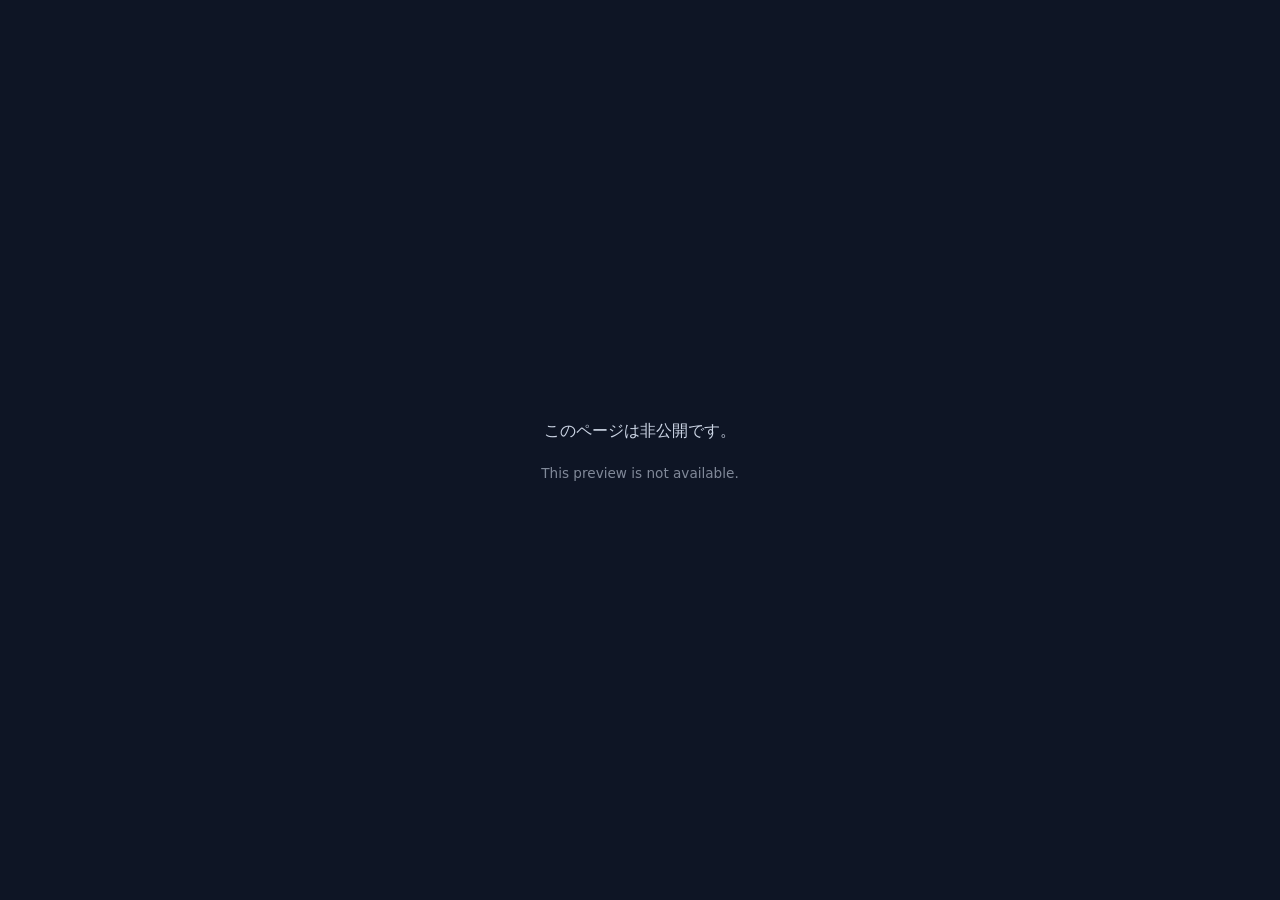
==== index.html @ b6d582af "非公開化: 公開プレビューの内容を撤去（作業内容はローカルに保全し復元可能）" ====
<!DOCTYPE html>
<html lang="ja"><head><meta charset="UTF-8">
<meta name="viewport" content="width=device-width, initial-scale=1.0">
<meta name="robots" content="noindex">
<title>非公開</title>
<style>html,body{height:100%;margin:0}body{display:grid;place-items:center;font-family:system-ui,"Noto Sans JP",sans-serif;background:#0e1525;color:#cdd6e6}div{text-align:center;line-height:1.8}</style>
</head><body><div><p>このページは非公開です。</p><p style="opacity:.6;font-size:.85rem">This preview is not available.</p></div></body></html>
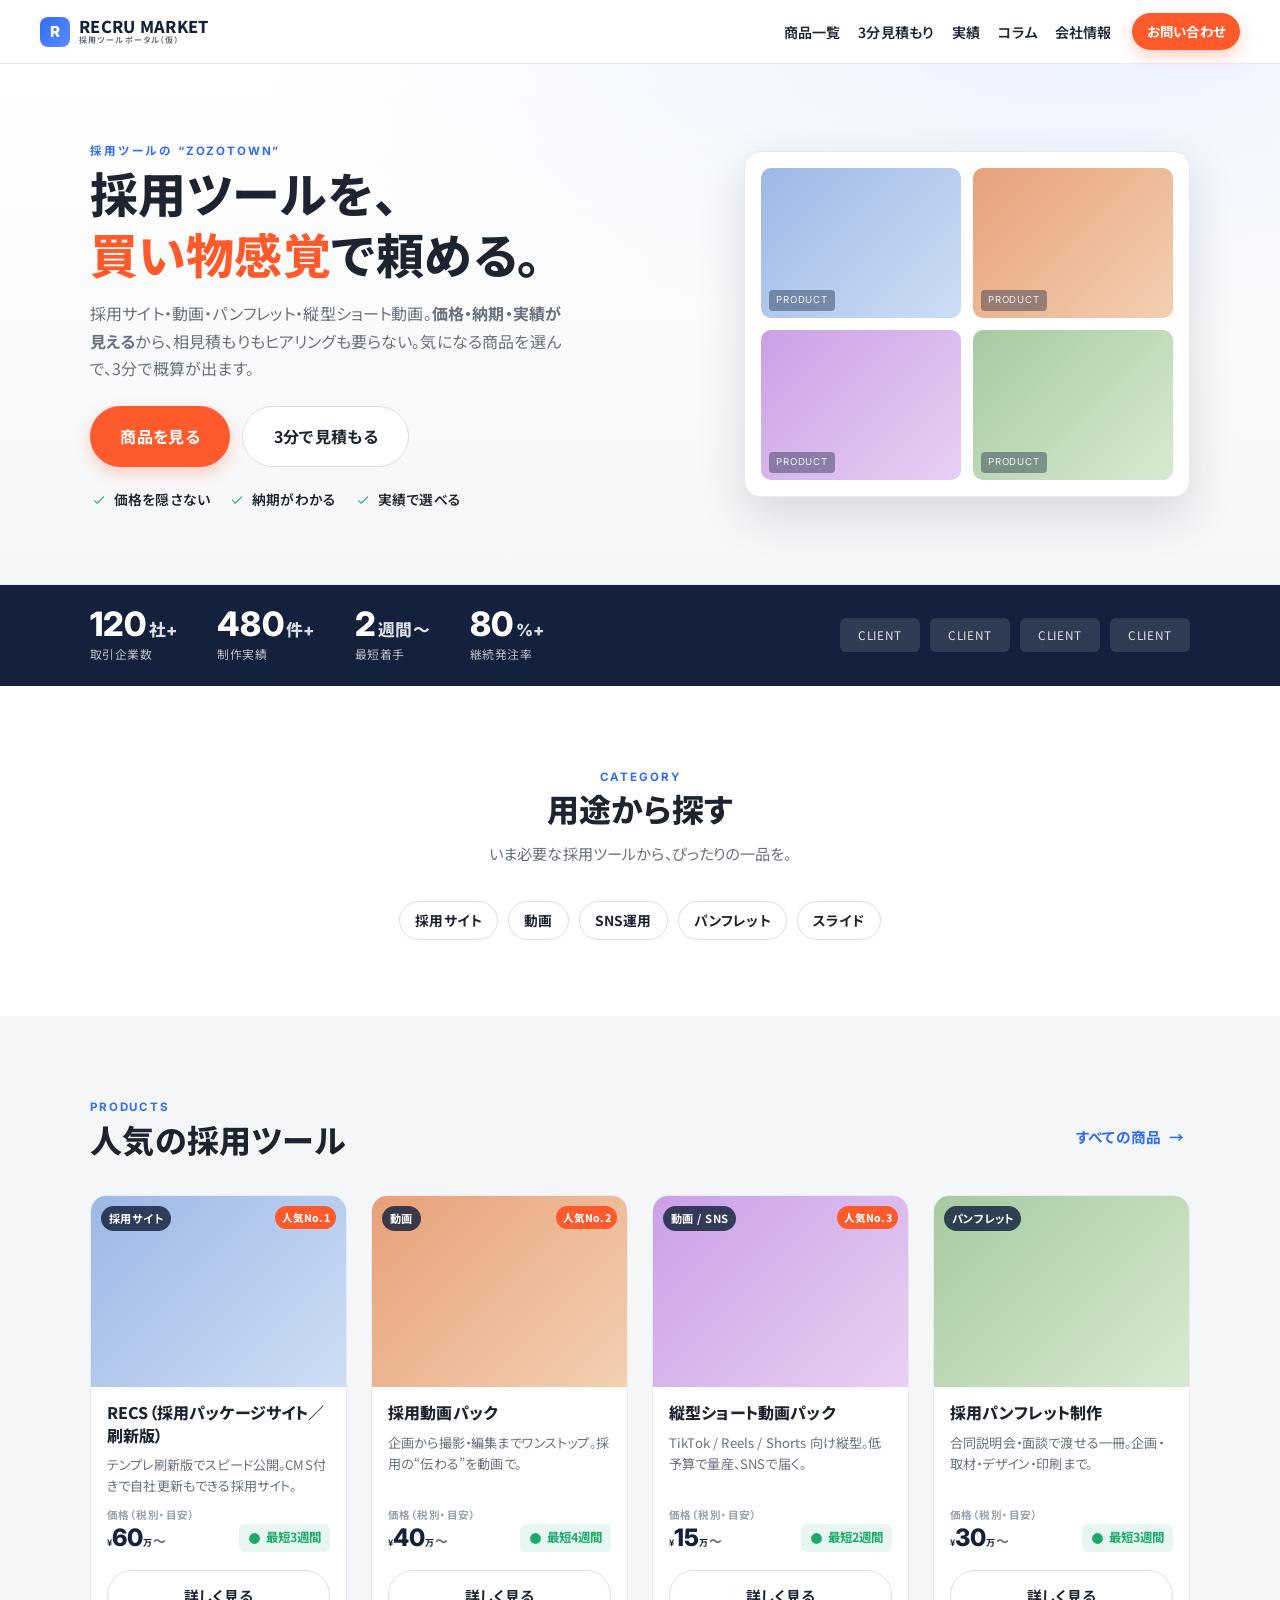
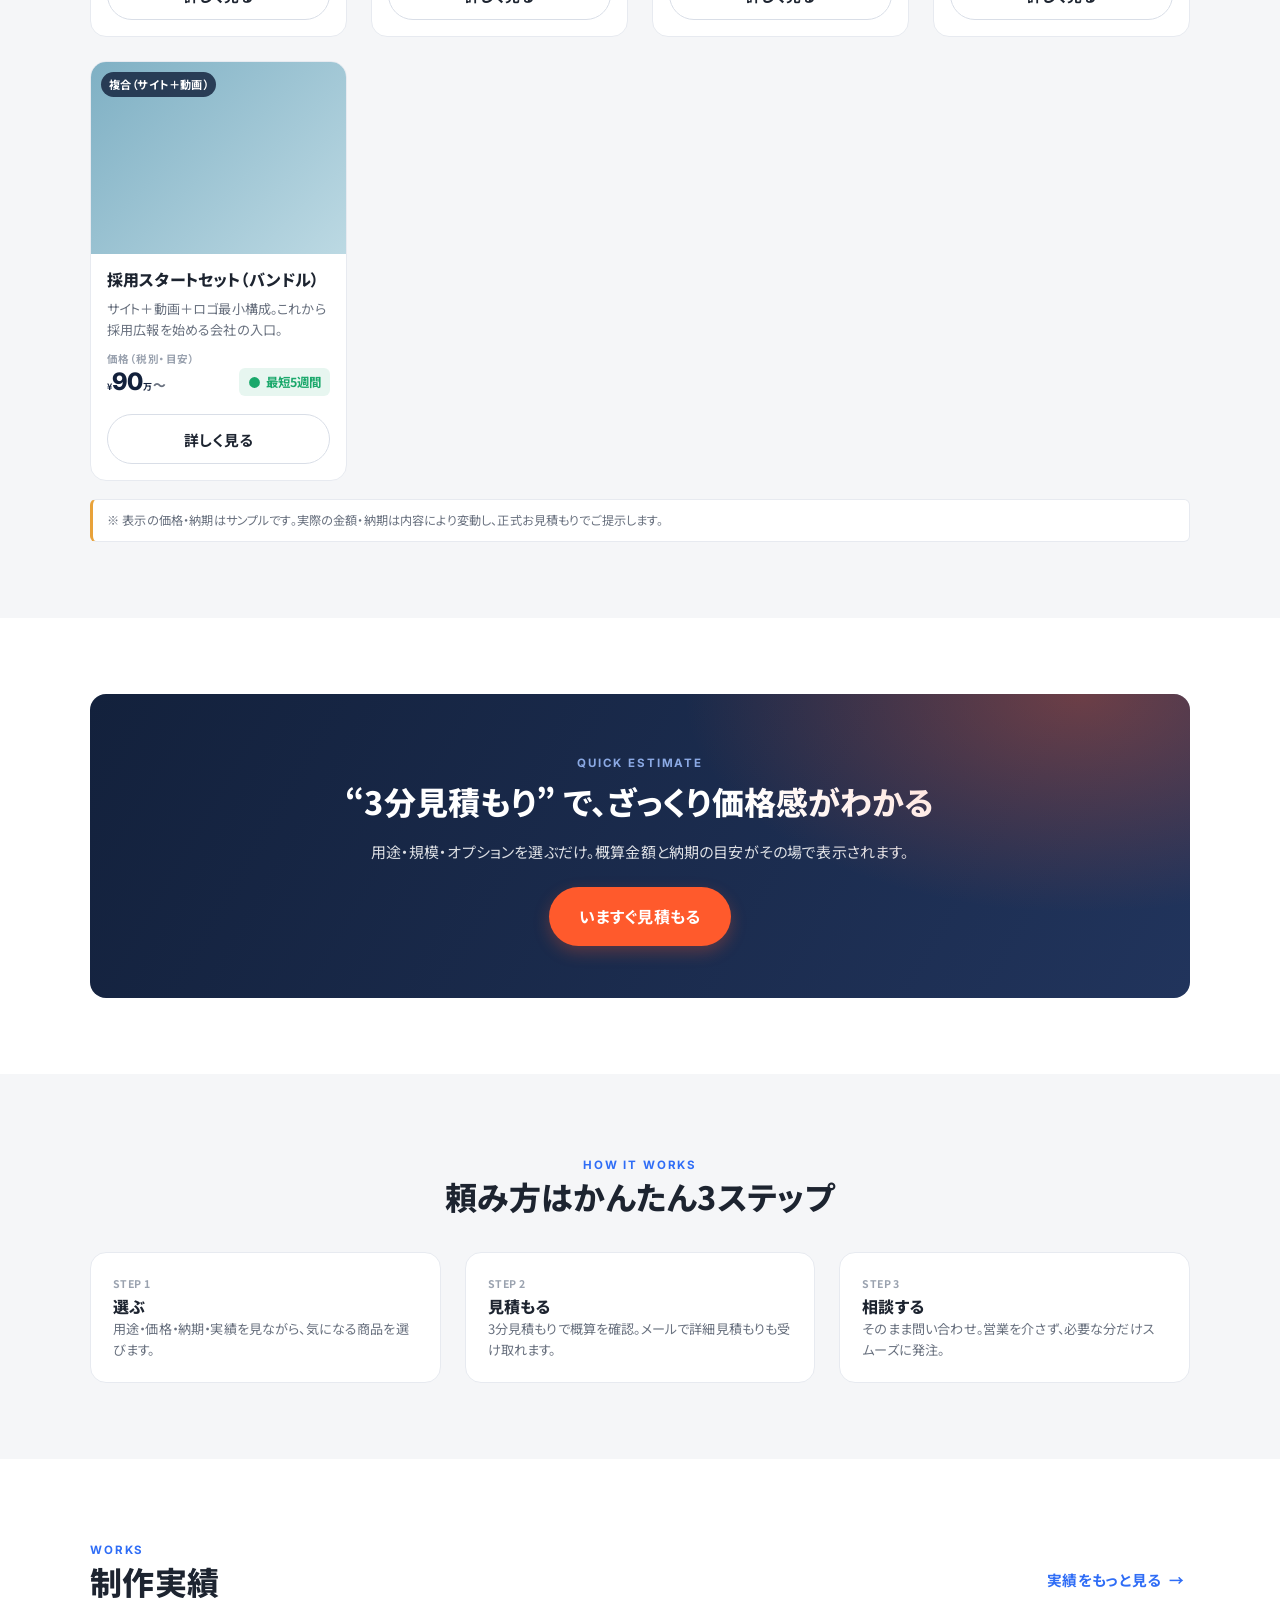
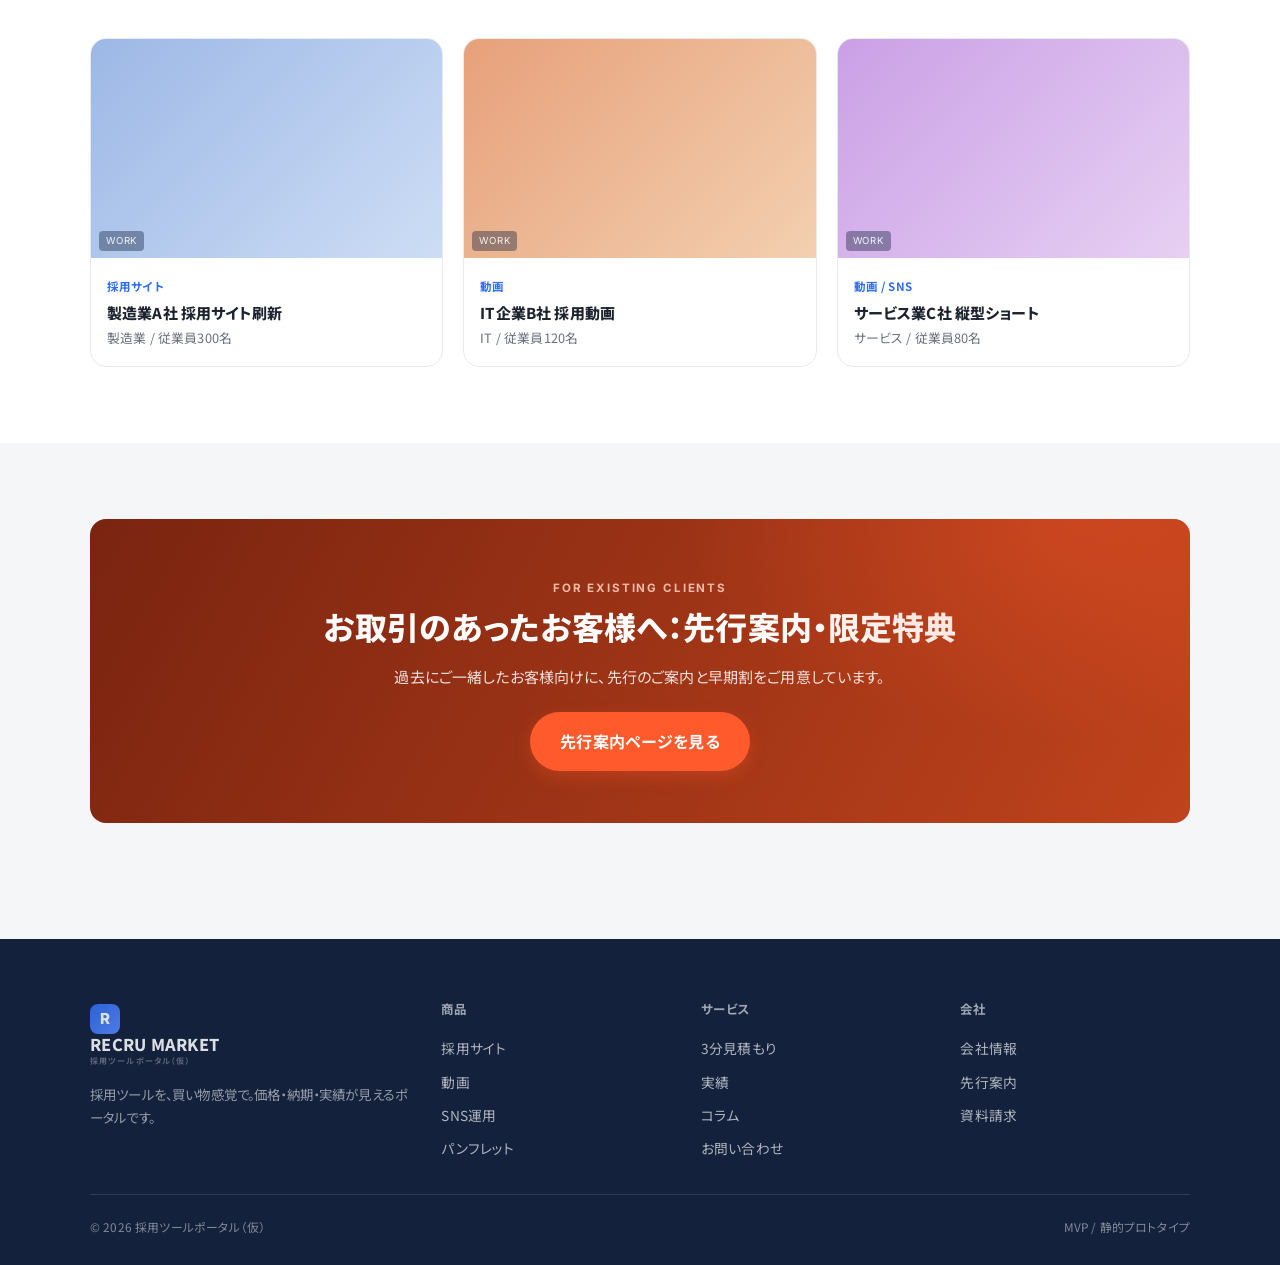
==== commit 8dbebd75: "採用ツールポータル（仮）静的MVPを新規構築 仕様書フェーズ1（7月公開想定）の主要ページを静的HTML/CSS/バニラJSで実装。 コンセプト「採用ツールのZOZOTOWN」＝価格・納期・実績が見え" ====
--- a/index.html
+++ b/index.html
@@ -1,7 +1,176 @@
 <!DOCTYPE html>
-<html lang="ja"><head><meta charset="UTF-8">
+<html lang="ja">
+<head>
+<meta charset="UTF-8">
 <meta name="viewport" content="width=device-width, initial-scale=1.0">
+<title>採用ツールポータル（仮）｜採用ツールを、買い物感覚で。価格・納期が見える</title>
+<meta name="description" content="採用サイト・動画・パンフレット・SNS用ショート動画などの採用ツールを、価格・納期・実績を見ながら買い物感覚で頼めるポータル。3分見積もりで概算がすぐわかります。">
 <meta name="robots" content="noindex">
-<title>非公開</title>
-<style>html,body{height:100%;margin:0}body{display:grid;place-items:center;font-family:system-ui,"Noto Sans JP",sans-serif;background:#0e1525;color:#cdd6e6}div{text-align:center;line-height:1.8}</style>
-</head><body><div><p>このページは非公開です。</p><p style="opacity:.6;font-size:.85rem">This preview is not available.</p></div></body></html>
+<link rel="preconnect" href="https://fonts.googleapis.com"><link rel="preconnect" href="https://fonts.gstatic.com" crossorigin>
+<link href="https://fonts.googleapis.com/css2?family=Inter:wght@500;600;700;800&family=Noto+Sans+JP:wght@400;500;700;800&display=swap" rel="stylesheet">
+<link rel="stylesheet" href="assets/css/reset.css">
+<link rel="stylesheet" href="assets/css/style.css">
+</head>
+<body>
+
+<header class="site-header">
+  <div class="site-header__inner">
+    <a class="brand" href="index.html"><span class="brand__mark">R</span><span class="brand__name">RECRU MARKET<small>採用ツールポータル（仮）</small></span></a>
+    <nav class="gnav" aria-label="グローバルナビ">
+      <ul class="gnav__list">
+        <li><a class="gnav__link" href="products/">商品一覧</a></li>
+        <li><a class="gnav__link" href="estimate/">3分見積もり</a></li>
+        <li><a class="gnav__link" href="works/">実績</a></li>
+        <li><a class="gnav__link" href="column/">コラム</a></li>
+        <li><a class="gnav__link" href="company/">会社情報</a></li>
+      </ul>
+      <a class="btn btn--primary header-cta" href="contact/">お問い合わせ</a>
+    </nav>
+    <button class="nav-toggle" aria-label="メニュー" aria-expanded="false"><span></span><span></span><span></span></button>
+  </div>
+</header>
+
+<main>
+  <!-- ヒーロー -->
+  <section class="hero">
+    <div class="container hero__inner">
+      <div class="hero__copy">
+        <p class="eyebrow">採用ツールの “ZOZOTOWN”</p>
+        <h1>採用ツールを、<br><span class="ac">買い物感覚</span>で頼める。</h1>
+        <p class="hero__lead">採用サイト・動画・パンフレット・縦型ショート動画。<strong>価格・納期・実績が見える</strong>から、相見積もりもヒアリングも要らない。気になる商品を選んで、3分で概算が出ます。</p>
+        <div class="hero__actions">
+          <a class="btn btn--primary btn--lg" href="products/">商品を見る</a>
+          <a class="btn btn--outline btn--lg" href="estimate/">3分で見積もる</a>
+        </div>
+        <ul class="hero__points">
+          <li>価格を隠さない</li><li>納期がわかる</li><li>実績で選べる</li>
+        </ul>
+      </div>
+      <div class="hero__visual" aria-hidden="true">
+        <div class="hero__mini">
+          <div><div class="ph tone-site" style="aspect-ratio:4/3;border-radius:10px" data-label="PRODUCT"></div></div>
+          <div><div class="ph tone-movie" style="aspect-ratio:4/3;border-radius:10px" data-label="PRODUCT"></div></div>
+          <div><div class="ph tone-short" style="aspect-ratio:4/3;border-radius:10px" data-label="PRODUCT"></div></div>
+          <div><div class="ph tone-pamph" style="aspect-ratio:4/3;border-radius:10px" data-label="PRODUCT"></div></div>
+        </div>
+      </div>
+    </div>
+  </section>
+
+  <!-- 信頼バンド -->
+  <section class="trust">
+    <div class="container trust__inner">
+      <div class="trust__stats">
+        <div class="tstat"><span class="tstat__num en">120<small>社+</small></span><span class="tstat__label">取引企業数</span></div>
+        <div class="tstat"><span class="tstat__num en">480<small>件+</small></span><span class="tstat__label">制作実績</span></div>
+        <div class="tstat"><span class="tstat__num en">2<small>週間〜</small></span><span class="tstat__label">最短着手</span></div>
+        <div class="tstat"><span class="tstat__num en">80<small>%+</small></span><span class="tstat__label">継続発注率</span></div>
+      </div>
+      <div class="trust__logos">
+        <span class="logo-chip">CLIENT</span><span class="logo-chip">CLIENT</span><span class="logo-chip">CLIENT</span><span class="logo-chip">CLIENT</span>
+      </div>
+    </div>
+  </section>
+
+  <!-- カテゴリー -->
+  <section class="section section--alt">
+    <div class="container">
+      <div class="section__head section__head--center reveal">
+        <p class="eyebrow">Category</p>
+        <h2 class="section__title">用途から探す</h2>
+        <p class="section__lead">いま必要な採用ツールから、ぴったりの一品を。</p>
+      </div>
+      <div class="cat-chips reveal" style="justify-content:center">
+        <a class="chip" href="products/#site">採用サイト</a>
+        <a class="chip" href="products/#movie">動画</a>
+        <a class="chip" href="products/#sns">SNS運用</a>
+        <a class="chip" href="products/#pamph">パンフレット</a>
+        <a class="chip" href="products/#slide">スライド</a>
+      </div>
+    </div>
+  </section>
+
+  <!-- 注目商品 -->
+  <section class="section">
+    <div class="container">
+      <div class="section__head reveal" style="display:flex;justify-content:space-between;align-items:flex-end;gap:16px;flex-wrap:wrap">
+        <div><p class="eyebrow">Products</p><h2 class="section__title">人気の採用ツール</h2></div>
+        <a class="btn btn--ghost" href="products/">すべての商品</a>
+      </div>
+      <div class="product-grid" data-featured data-base="products/" data-limit="5"></div>
+      <p class="note" style="margin-top:18px">※ 表示の価格・納期はサンプルです。実際の金額・納期は内容により変動し、正式お見積もりでご提示します。</p>
+    </div>
+  </section>
+
+  <!-- 3分見積もり -->
+  <section class="section section--alt">
+    <div class="container">
+      <div class="cta-band reveal">
+        <p class="eyebrow" style="color:#9fc0ff;justify-content:center">Quick Estimate</p>
+        <h2>“3分見積もり” で、ざっくり価格感がわかる</h2>
+        <p>用途・規模・オプションを選ぶだけ。概算金額と納期の目安がその場で表示されます。</p>
+        <a class="btn btn--primary btn--lg" href="estimate/">いますぐ見積もる</a>
+      </div>
+    </div>
+  </section>
+
+  <!-- 使い方 3ステップ -->
+  <section class="section">
+    <div class="container">
+      <div class="section__head section__head--center reveal"><p class="eyebrow">How it works</p><h2 class="section__title">頼み方はかんたん3ステップ</h2></div>
+      <div class="product-grid reveal" style="grid-template-columns:repeat(3,1fr)">
+        <div class="pcard" style="padding:22px"><div class="price__label">STEP 1</div><h3 class="pcard__name">選ぶ</h3><p class="pcard__tagline">用途・価格・納期・実績を見ながら、気になる商品を選びます。</p></div>
+        <div class="pcard" style="padding:22px"><div class="price__label">STEP 2</div><h3 class="pcard__name">見積もる</h3><p class="pcard__tagline">3分見積もりで概算を確認。メールで詳細見積もりも受け取れます。</p></div>
+        <div class="pcard" style="padding:22px"><div class="price__label">STEP 3</div><h3 class="pcard__name">相談する</h3><p class="pcard__tagline">そのまま問い合わせ。営業を介さず、必要な分だけスムーズに発注。</p></div>
+      </div>
+    </div>
+  </section>
+
+  <!-- 実績プレビュー -->
+  <section class="section section--alt">
+    <div class="container">
+      <div class="section__head reveal" style="display:flex;justify-content:space-between;align-items:flex-end;gap:16px;flex-wrap:wrap">
+        <div><p class="eyebrow">Works</p><h2 class="section__title">制作実績</h2></div>
+        <a class="btn btn--ghost" href="works/">実績をもっと見る</a>
+      </div>
+      <div class="works-grid reveal">
+        <a class="work-card" href="works/"><div class="work-card__media ph tone-site" data-label="WORK"></div><div class="work-card__body"><span class="work-card__tag">採用サイト</span><p class="work-card__title">製造業A社 採用サイト刷新</p><p class="work-card__client">製造業 / 従業員300名</p></div></a>
+        <a class="work-card" href="works/"><div class="work-card__media ph tone-movie" data-label="WORK"></div><div class="work-card__body"><span class="work-card__tag">動画</span><p class="work-card__title">IT企業B社 採用動画</p><p class="work-card__client">IT / 従業員120名</p></div></a>
+        <a class="work-card" href="works/"><div class="work-card__media ph tone-short" data-label="WORK"></div><div class="work-card__body"><span class="work-card__tag">動画 / SNS</span><p class="work-card__title">サービス業C社 縦型ショート</p><p class="work-card__client">サービス / 従業員80名</p></div></a>
+      </div>
+    </div>
+  </section>
+
+  <!-- 既存客向け先行案内 -->
+  <section class="section">
+    <div class="container">
+      <div class="cta-band reveal" style="background:linear-gradient(120deg,#7a2410,#c0431c)">
+        <p class="eyebrow" style="color:#ffd2c2;justify-content:center">For Existing Clients</p>
+        <h2>お取引のあったお客様へ：先行案内・限定特典</h2>
+        <p>過去にご一緒したお客様向けに、先行のご案内と早期割をご用意しています。</p>
+        <a class="btn btn--primary btn--lg" href="members/">先行案内ページを見る</a>
+      </div>
+    </div>
+  </section>
+</main>
+
+<footer class="site-footer">
+  <div class="container">
+    <div class="site-footer__top">
+      <div class="fcol">
+        <a class="brand" href="index.html"><span class="brand__mark">R</span><span class="brand__name">RECRU MARKET<small>採用ツールポータル（仮）</small></span></a>
+        <p class="site-footer__intro">採用ツールを、買い物感覚で。価格・納期・実績が見えるポータルです。</p>
+      </div>
+      <div class="fcol"><h4>商品</h4><a href="products/#site">採用サイト</a><a href="products/#movie">動画</a><a href="products/#sns">SNS運用</a><a href="products/#pamph">パンフレット</a></div>
+      <div class="fcol"><h4>サービス</h4><a href="estimate/">3分見積もり</a><a href="works/">実績</a><a href="column/">コラム</a><a href="contact/">お問い合わせ</a></div>
+      <div class="fcol"><h4>会社</h4><a href="company/">会社情報</a><a href="members/">先行案内</a><a href="contact/">資料請求</a></div>
+    </div>
+    <div class="site-footer__bottom"><span>© 2026 採用ツールポータル（仮）</span><span>MVP / 静的プロトタイプ</span></div>
+  </div>
+</footer>
+
+<script src="assets/data/products.js"></script>
+<script src="assets/js/catalog.js"></script>
+<script src="assets/js/main.js"></script>
+</body>
+</html>
--- a/assets/css/style.css
+++ b/assets/css/style.css
@@ -0,0 +1,280 @@
+/* =============================================================
+   style.css — 採用ツールポータル 共通スタイル
+   コンセプト: 採用ツールの「ZOZOTOWN」。価格・納期・実績が見えるEC的UI。
+   トーン: プロフェッショナル × 頼みやすい（敷居が低い）
+   依存: reset.css を先に読み込む
+   ============================================================= */
+
+/* ---------- トークン ---------- */
+:root{
+  --font:"Noto Sans JP",system-ui,-apple-system,"Hiragino Kaku Gothic ProN","Yu Gothic",Meiryo,sans-serif;
+  --font-en:"Inter","Noto Sans JP",system-ui,sans-serif;
+
+  --ink:#1d2430; --muted:#69717f; --faint:#9aa2af;
+  --line:#e7eaf0; --line-2:#d9dee7;
+  --bg:#f5f6f8; --card:#ffffff; --navy:#13213c;
+  --brand:#2f6df6; --brand-d:#1f57d6; --brand-soft:#eaf1ff;
+  --accent:#ff5a2c; --accent-d:#e8481c; --accent-soft:#fff0ea;
+  --ok:#1aa86b; --warn:#e8a23a;
+  --price:#13213c;
+
+  --maxw:1180px; --gut:clamp(16px,4vw,40px);
+  --r:10px; --r-lg:16px; --r-pill:999px;
+  --sh-sm:0 1px 3px rgba(20,30,55,.06),0 1px 2px rgba(20,30,55,.04);
+  --sh:0 6px 20px rgba(20,30,55,.08);
+  --sh-lg:0 18px 48px rgba(20,30,55,.14);
+  --ease:cubic-bezier(.22,1,.36,1);
+  --header-h:64px;
+}
+
+/* ---------- ベース ---------- */
+body{font-family:var(--font);color:var(--ink);background:var(--bg);font-size:15px;letter-spacing:.01em;-webkit-font-feature-settings:"palt";font-feature-settings:"palt"}
+.en{font-family:var(--font-en)}
+::selection{background:var(--brand);color:#fff}
+
+.container{width:100%;max-width:var(--maxw);margin-inline:auto;padding-inline:var(--gut)}
+.section{padding-block:clamp(40px,6vw,76px)}
+.section--tight{padding-block:clamp(28px,4vw,48px)}
+.section--alt{background:#fff}
+
+.eyebrow{display:inline-flex;align-items:center;gap:.5em;font-family:var(--font-en);font-size:.72rem;font-weight:700;letter-spacing:.16em;text-transform:uppercase;color:var(--brand)}
+.section__head{margin-bottom:clamp(20px,3vw,34px)}
+.section__head--center{text-align:center}
+.section__title{font-size:clamp(1.35rem,3vw,2rem);font-weight:800;line-height:1.35;letter-spacing:.01em}
+.section__title .ac{color:var(--accent)}
+.section__lead{margin-top:.7em;color:var(--muted);font-size:.95rem}
+.section__head--center .section__lead{max-width:38em;margin-inline:auto}
+
+/* ---------- ボタン ---------- */
+.btn{display:inline-flex;align-items:center;justify-content:center;gap:.5em;padding:.78em 1.4em;border-radius:var(--r-pill);font-weight:700;font-size:.92rem;letter-spacing:.02em;transition:transform .25s var(--ease),box-shadow .25s var(--ease),background-color .2s,color .2s;white-space:nowrap}
+.btn--primary{background:var(--accent);color:#fff;box-shadow:0 6px 16px rgba(255,90,44,.28)}
+.btn--primary:hover{background:var(--accent-d);transform:translateY(-2px);box-shadow:0 10px 24px rgba(255,90,44,.34)}
+.btn--brand{background:var(--brand);color:#fff}
+.btn--brand:hover{background:var(--brand-d);transform:translateY(-2px)}
+.btn--outline{border:1.5px solid var(--line-2);color:var(--ink);background:#fff}
+.btn--outline:hover{border-color:var(--ink);transform:translateY(-2px)}
+.btn--ghost{color:var(--brand);padding-inline:.4em}
+.btn--ghost::after{content:"→";transition:transform .3s var(--ease)}
+.btn--ghost:hover::after{transform:translateX(4px)}
+.btn--lg{padding:1em 1.9em;font-size:1rem}
+.btn--block{display:flex;width:100%}
+
+/* ---------- ヘッダー ---------- */
+.site-header{position:sticky;top:0;z-index:100;background:rgba(255,255,255,.92);-webkit-backdrop-filter:saturate(180%) blur(10px);backdrop-filter:saturate(180%) blur(10px);border-bottom:1px solid var(--line);height:var(--header-h);display:flex;align-items:center}
+.site-header__inner{width:100%;max-width:1280px;margin-inline:auto;padding-inline:var(--gut);display:flex;align-items:center;gap:24px}
+.brand{display:inline-flex;align-items:center;gap:9px;font-weight:800;letter-spacing:.02em;color:var(--navy)}
+.brand__mark{width:30px;height:30px;border-radius:8px;background:linear-gradient(135deg,var(--brand),#5b8cff);display:grid;place-items:center;color:#fff;font-family:var(--font-en);font-weight:800;font-size:.95rem}
+.brand__name{font-size:1.02rem;line-height:1.1}
+.brand__name small{display:block;font-family:var(--font-en);font-size:.5rem;letter-spacing:.14em;color:var(--muted);font-weight:700}
+.gnav{margin-left:auto;display:flex;align-items:center;gap:clamp(12px,1.6vw,24px)}
+.gnav__list{display:flex;gap:clamp(10px,1.4vw,22px)}
+.gnav__link{font-size:.88rem;font-weight:600;color:var(--ink);padding-block:4px;position:relative}
+.gnav__link:hover{color:var(--brand)}
+.gnav__link.is-current{color:var(--brand)}
+.header-cta{padding:.55em 1.1em;font-size:.84rem}
+.nav-toggle{display:none;width:40px;height:40px;margin-left:auto;position:relative}
+.nav-toggle span{position:absolute;left:9px;width:22px;height:2px;background:var(--ink);border-radius:2px;transition:.3s var(--ease)}
+.nav-toggle span:nth-child(1){top:14px}.nav-toggle span:nth-child(2){top:20px}.nav-toggle span:nth-child(3){top:26px}
+
+/* ---------- ヒーロー（トップ） ---------- */
+.hero{background:radial-gradient(120% 120% at 85% -10%,#eaf1ff 0%,transparent 55%),linear-gradient(180deg,#fff, #f5f6f8);border-bottom:1px solid var(--line)}
+.hero__inner{display:grid;grid-template-columns:1.15fr .85fr;gap:clamp(24px,4vw,56px);align-items:center;padding-block:clamp(36px,6vw,72px)}
+.hero__copy h1{font-size:clamp(1.8rem,4.4vw,3rem);font-weight:800;line-height:1.28;letter-spacing:.01em}
+.hero__copy h1 .ac{color:var(--accent)}
+.hero__copy h1 .br{color:var(--brand)}
+.hero__lead{margin-top:1em;color:var(--muted);font-size:1rem;max-width:30em}
+.hero__actions{margin-top:1.6em;display:flex;flex-wrap:wrap;gap:12px}
+.hero__points{margin-top:1.4em;display:flex;flex-wrap:wrap;gap:8px 18px}
+.hero__points li{display:flex;align-items:center;gap:6px;font-size:.86rem;color:var(--ink);font-weight:600}
+.hero__points li::before{content:"";width:18px;height:18px;border-radius:50%;background:var(--ok);-webkit-mask:url("data:image/svg+xml;utf8,<svg xmlns='http://www.w3.org/2000/svg' viewBox='0 0 24 24'><path fill='black' d='M9 16.2 4.8 12l-1.4 1.4L9 19 21 7l-1.4-1.4z'/></svg>") center/14px no-repeat;mask:url("data:image/svg+xml;utf8,<svg xmlns='http://www.w3.org/2000/svg' viewBox='0 0 24 24'><path fill='black' d='M9 16.2 4.8 12l-1.4 1.4L9 19 21 7l-1.4-1.4z'/></svg>") center/14px no-repeat;background-color:var(--ok)}
+.hero__visual{position:relative}
+.hero__mini{background:#fff;border:1px solid var(--line);border-radius:var(--r-lg);box-shadow:var(--sh-lg);padding:16px;display:grid;grid-template-columns:1fr 1fr;gap:12px}
+
+/* ---------- 信頼バンド ---------- */
+.trust{background:var(--navy);color:#fff}
+.trust__inner{display:flex;flex-wrap:wrap;gap:18px 40px;align-items:center;justify-content:space-between;padding-block:22px}
+.trust__stats{display:flex;flex-wrap:wrap;gap:24px 40px}
+.tstat{display:flex;flex-direction:column}
+.tstat__num{font-family:var(--font-en);font-weight:800;font-size:clamp(1.5rem,3vw,2.1rem);line-height:1}
+.tstat__num small{font-size:.5em;margin-left:.15em;opacity:.85}
+.tstat__label{font-size:.74rem;opacity:.7;margin-top:.3em;letter-spacing:.04em}
+.trust__logos{display:flex;flex-wrap:wrap;gap:10px}
+.logo-chip{height:34px;min-width:80px;padding:0 14px;border-radius:6px;background:rgba(255,255,255,.12);display:grid;place-items:center;font-size:.74rem;letter-spacing:.06em;color:rgba(255,255,255,.85)}
+
+/* ---------- カテゴリーチップ ---------- */
+.cat-chips{display:flex;flex-wrap:wrap;gap:10px}
+.chip{padding:.5em 1.1em;border-radius:var(--r-pill);border:1.5px solid var(--line-2);background:#fff;font-size:.86rem;font-weight:700;color:var(--ink);transition:.2s;cursor:pointer}
+.chip:hover{border-color:var(--brand);color:var(--brand)}
+.chip.is-active{background:var(--navy);border-color:var(--navy);color:#fff}
+.chip__count{opacity:.6;font-size:.85em;margin-left:.3em}
+
+/* ---------- 商品カード（棚） ---------- */
+.product-grid{display:grid;grid-template-columns:repeat(auto-fill,minmax(248px,1fr));gap:clamp(14px,2vw,24px)}
+.pcard{background:#fff;border:1px solid var(--line);border-radius:var(--r-lg);overflow:hidden;display:flex;flex-direction:column;transition:transform .3s var(--ease),box-shadow .3s var(--ease),border-color .2s}
+.pcard:hover{transform:translateY(-4px);box-shadow:var(--sh-lg);border-color:#fff}
+.pcard__media{position:relative;aspect-ratio:4/3;overflow:hidden}
+.pcard__img{position:absolute;inset:0;width:100%;height:100%;background-size:cover;background-position:center;transition:transform .5s var(--ease)}
+.pcard:hover .pcard__img{transform:scale(1.05)}
+.pcard__cat{position:absolute;left:10px;top:10px;background:rgba(19,33,60,.82);color:#fff;font-size:.7rem;font-weight:700;padding:.25em .7em;border-radius:var(--r-pill);letter-spacing:.04em}
+.pcard__rank{position:absolute;right:10px;top:10px;background:var(--accent);color:#fff;font-size:.66rem;font-weight:800;padding:.25em .6em;border-radius:var(--r-pill)}
+.pcard__body{padding:14px 16px 18px;display:flex;flex-direction:column;gap:8px;flex:1}
+.pcard__name{font-weight:800;font-size:1rem;line-height:1.4}
+.pcard__tagline{font-size:.82rem;color:var(--muted);line-height:1.6;flex:1}
+.pcard__meta{display:flex;align-items:flex-end;justify-content:space-between;gap:10px;margin-top:2px}
+.price{color:var(--price);font-family:var(--font-en);font-weight:800;line-height:1}
+.price .yen{font-family:var(--font);font-size:.6em;font-weight:700}
+.price .num{font-size:1.5rem}
+.price .tilde{font-size:.8rem;color:var(--muted);font-family:var(--font)}
+.price__label{display:block;font-family:var(--font);font-size:.66rem;color:var(--faint);font-weight:700;letter-spacing:.04em;margin-bottom:2px}
+.delivery{display:inline-flex;align-items:center;gap:5px;font-size:.78rem;font-weight:700;color:var(--ok);background:rgba(26,168,107,.1);padding:.3em .7em;border-radius:6px;white-space:nowrap}
+.delivery::before{content:"";width:13px;height:13px;background:var(--ok);-webkit-mask:url("data:image/svg+xml;utf8,<svg xmlns='http://www.w3.org/2000/svg' viewBox='0 0 24 24'><path fill='black' d='M12 2a10 10 0 1 0 0 20 10 10 0 0 0 0-20zm1 10V6h-2v7l5 3 1-1.7z'/></svg>") center/contain no-repeat;mask:url("data:image/svg+xml;utf8,<svg xmlns='http://www.w3.org/2000/svg' viewBox='0 0 24 24'><path fill='black' d='M12 2a10 10 0 1 0 0 20 10 10 0 0 0 0-20zm1 10V6h-2v7l5 3 1-1.7z'/></svg>") center/contain no-repeat;background-color:var(--ok)}
+.pcard__foot{padding:0 16px 16px}
+
+/* ---------- ツールバー（一覧の絞り込み/並べ替え） ---------- */
+.toolbar{display:flex;flex-wrap:wrap;gap:14px;align-items:center;justify-content:space-between;margin-bottom:22px}
+.toolbar__count{font-size:.86rem;color:var(--muted);font-weight:600}
+.toolbar__count b{color:var(--ink);font-size:1.05em}
+.sort{display:flex;align-items:center;gap:8px;font-size:.84rem;color:var(--muted)}
+.sort select{border:1.5px solid var(--line-2);border-radius:8px;padding:.45em 1.8em .45em .7em;background:#fff;font-weight:600;cursor:pointer}
+
+/* ---------- パンくず ---------- */
+.crumbs{display:flex;flex-wrap:wrap;gap:6px;font-size:.78rem;color:var(--muted);padding-block:14px}
+.crumbs a:hover{color:var(--brand)}
+.crumbs .sep{opacity:.5}
+
+/* ---------- 商品詳細 ---------- */
+.pd{display:grid;grid-template-columns:1.1fr .9fr;gap:clamp(24px,4vw,48px);align-items:start}
+.pd__gallery .ph-main{aspect-ratio:16/10;border-radius:var(--r-lg);overflow:hidden;box-shadow:var(--sh)}
+.pd__thumbs{display:flex;gap:10px;margin-top:10px}
+.pd__thumbs .ph{width:84px;aspect-ratio:4/3;border-radius:8px;overflow:hidden;border:1px solid var(--line)}
+.pd__info{position:sticky;top:calc(var(--header-h) + 16px)}
+.pd__cat{color:var(--brand);font-weight:700;font-size:.82rem}
+.pd__name{font-size:clamp(1.4rem,3vw,2rem);font-weight:800;line-height:1.35;margin:.3em 0 .5em}
+.pd__price-box{background:#fff;border:1px solid var(--line);border-radius:var(--r-lg);padding:18px 20px;box-shadow:var(--sh-sm);margin-block:16px}
+.pd__price-box .price .num{font-size:2.2rem}
+.pd__rowline{display:flex;flex-wrap:wrap;gap:10px 18px;align-items:center;margin-top:12px}
+.pd__cta{display:flex;flex-wrap:wrap;gap:10px;margin-top:16px}
+.spec{width:100%;border-top:1px solid var(--line);margin-top:8px}
+.spec dt{font-size:.72rem;color:var(--faint);font-weight:700;letter-spacing:.04em;padding-top:12px}
+.spec dd{font-weight:700;padding-bottom:12px;border-bottom:1px solid var(--line)}
+.incl{display:grid;gap:8px;margin-top:6px}
+.incl li{display:flex;gap:9px;align-items:flex-start;font-size:.92rem}
+.incl li::before{content:"";flex:0 0 auto;width:20px;height:20px;border-radius:50%;background:var(--brand-soft);background-image:url("data:image/svg+xml;utf8,<svg xmlns='http://www.w3.org/2000/svg' viewBox='0 0 24 24'><path fill='%232f6df6' d='M9 16.2 4.8 12l-1.4 1.4L9 19 21 7l-1.4-1.4z'/></svg>");background-size:14px;background-position:center;background-repeat:no-repeat}
+.grades{display:grid;grid-template-columns:repeat(3,1fr);gap:10px;margin-top:8px}
+.grade{border:1px solid var(--line);border-radius:var(--r);padding:12px;text-align:center;background:#fff}
+.grade.is-rec{border-color:var(--accent);box-shadow:0 0 0 1px var(--accent) inset}
+.grade__name{font-weight:800}
+.grade__price{font-family:var(--font-en);font-weight:800;color:var(--price);margin-top:4px}
+.grade__note{font-size:.74rem;color:var(--muted);margin-top:4px}
+
+/* ---------- FAQ ---------- */
+.faq{display:grid;gap:10px}
+.faq__item{background:#fff;border:1px solid var(--line);border-radius:var(--r);overflow:hidden}
+.faq__q{width:100%;text-align:left;padding:15px 46px 15px 18px;font-weight:700;position:relative;font-size:.95rem}
+.faq__q::after{content:"+";position:absolute;right:18px;top:50%;transform:translateY(-50%);font-size:1.3rem;color:var(--brand);transition:transform .3s}
+.faq__item.is-open .faq__q::after{transform:translateY(-50%) rotate(45deg)}
+.faq__a{max-height:0;overflow:hidden;transition:max-height .35s var(--ease);color:var(--muted);font-size:.9rem}
+.faq__a > div{padding:0 18px 16px}
+
+/* ---------- 見積もりシミュレーター ---------- */
+.sim{max-width:760px;margin-inline:auto;background:#fff;border:1px solid var(--line);border-radius:var(--r-lg);box-shadow:var(--sh);overflow:hidden}
+.sim__bar{display:flex}
+.sim__bar .stp{flex:1;text-align:center;padding:14px 6px;font-size:.78rem;font-weight:700;color:var(--faint);border-bottom:3px solid var(--line);position:relative}
+.sim__bar .stp.is-active{color:var(--brand);border-color:var(--brand)}
+.sim__bar .stp.is-done{color:var(--ok);border-color:var(--ok)}
+.sim__body{padding:clamp(20px,4vw,36px)}
+.sim__q{font-weight:800;font-size:1.1rem;margin-bottom:4px}
+.sim__hint{color:var(--muted);font-size:.86rem;margin-bottom:18px}
+.opts{display:grid;grid-template-columns:repeat(auto-fit,minmax(150px,1fr));gap:12px}
+.opt{border:1.5px solid var(--line-2);border-radius:var(--r);padding:16px;cursor:pointer;transition:.2s;display:flex;flex-direction:column;gap:4px;background:#fff;position:relative}
+.opt:hover{border-color:var(--brand)}
+.opt.is-sel{border-color:var(--brand);background:var(--brand-soft);box-shadow:0 0 0 1px var(--brand) inset}
+.opt input{position:absolute;opacity:0;pointer-events:none}
+.opt__name{font-weight:700}
+.opt__desc{font-size:.78rem;color:var(--muted)}
+.opt__plus{font-family:var(--font-en);font-weight:700;color:var(--accent);font-size:.82rem}
+.sim__nav{display:flex;justify-content:space-between;gap:12px;margin-top:24px}
+.sim__result{text-align:center}
+.sim__result .res-price{font-family:var(--font-en);font-weight:800;color:var(--price);font-size:clamp(2rem,6vw,3rem);line-height:1.1}
+.sim__result .res-price .yen{font-family:var(--font);font-size:.4em;font-weight:700}
+.sim__result .res-deli{display:inline-flex;margin-top:10px}
+.lead-form{margin-top:22px;display:flex;flex-wrap:wrap;gap:10px;justify-content:center}
+.lead-form input{flex:1;min-width:220px;max-width:340px;border:1.5px solid var(--line-2);border-radius:var(--r-pill);padding:.8em 1.2em}
+
+/* ---------- フォーム ---------- */
+.form{display:grid;gap:18px;max-width:680px}
+.field{display:grid;gap:6px}
+.field label{font-weight:700;font-size:.88rem}
+.field .req{color:var(--accent);font-size:.78rem;margin-left:.3em}
+.field input,.field select,.field textarea{border:1.5px solid var(--line-2);border-radius:var(--r);padding:.8em 1em;background:#fff;width:100%}
+.field input:focus,.field select:focus,.field textarea:focus{outline:none;border-color:var(--brand);box-shadow:0 0 0 3px var(--brand-soft)}
+.field--2{grid-template-columns:1fr 1fr;gap:18px;display:grid}
+@media(max-width:560px){.field--2{grid-template-columns:1fr}}
+.form__note{font-size:.78rem;color:var(--muted)}
+
+/* ---------- 実績 ---------- */
+.works-grid{display:grid;grid-template-columns:repeat(auto-fill,minmax(280px,1fr));gap:20px}
+.work-card{background:#fff;border:1px solid var(--line);border-radius:var(--r-lg);overflow:hidden;transition:.3s var(--ease)}
+.work-card:hover{transform:translateY(-4px);box-shadow:var(--sh-lg)}
+.work-card__media{aspect-ratio:16/10;overflow:hidden}
+.work-card__body{padding:14px 16px 18px}
+.work-card__tag{font-size:.72rem;color:var(--brand);font-weight:700}
+.work-card__title{font-weight:800;margin-top:4px;line-height:1.4}
+.work-card__client{font-size:.8rem;color:var(--muted);margin-top:4px}
+
+/* ---------- コラム ---------- */
+.empty-state{text-align:center;padding:clamp(36px,6vw,64px);background:#fff;border:1px dashed var(--line-2);border-radius:var(--r-lg);color:var(--muted)}
+.empty-state strong{display:block;color:var(--ink);font-size:1.05rem;margin-bottom:6px}
+
+/* ---------- CTAバンド ---------- */
+.cta-band{background:linear-gradient(120deg,var(--navy),#21345c);color:#fff;border-radius:var(--r-lg);padding:clamp(28px,5vw,52px);text-align:center;position:relative;overflow:hidden}
+.cta-band::after{content:"";position:absolute;inset:0;background:radial-gradient(60% 120% at 90% 0%,rgba(255,90,44,.35),transparent 60%);pointer-events:none}
+.cta-band h2{font-size:clamp(1.4rem,3vw,2rem);font-weight:800;position:relative}
+.cta-band p{margin-top:.7em;opacity:.85;position:relative}
+.cta-band .btn{margin-top:1.4em;position:relative}
+
+/* ---------- プレースホルダー画像 ---------- */
+.ph{position:relative;overflow:hidden;background:linear-gradient(135deg,#dfe5ee,#c7d0dd)}
+.ph[data-label]::after{content:attr(data-label);position:absolute;left:8px;bottom:7px;font-size:.6rem;font-family:var(--font-en);letter-spacing:.08em;color:rgba(255,255,255,.9);background:rgba(19,33,60,.4);padding:2px 7px;border-radius:4px}
+.tone-site{background:linear-gradient(135deg,#9db8e6,#cdddf5)}
+.tone-movie{background:linear-gradient(135deg,#e7a07a,#f3d0b0)}
+.tone-short{background:linear-gradient(135deg,#caa0e6,#e7d0f3)}
+.tone-pamph{background:linear-gradient(135deg,#a7c9a0,#d7ead0)}
+.tone-bundle{background:linear-gradient(135deg,#7fb0c4,#bcd9e3)}
+.tone-gray{background:linear-gradient(135deg,#c2c9d4,#dee3ea)}
+
+/* ---------- フッター ---------- */
+.site-footer{background:var(--navy);color:rgba(255,255,255,.78);padding-block:clamp(40px,5vw,60px) 28px;margin-top:40px}
+.site-footer__top{display:grid;grid-template-columns:1.4fr 1fr 1fr 1fr;gap:30px;padding-bottom:28px;border-bottom:1px solid rgba(255,255,255,.12)}
+.site-footer .brand{color:#fff}
+.fcol h4{font-size:.78rem;letter-spacing:.08em;color:rgba(255,255,255,.6);margin-bottom:12px;font-weight:700}
+.fcol a{display:block;font-size:.86rem;padding:5px 0;opacity:.85}
+.fcol a:hover{opacity:1;color:#fff}
+.site-footer__bottom{display:flex;flex-wrap:wrap;gap:10px;justify-content:space-between;font-size:.74rem;opacity:.6;margin-top:22px}
+.site-footer__intro{font-size:.84rem;opacity:.7;margin-top:12px;max-width:24em}
+
+/* ---------- 注記 ---------- */
+.note{font-size:.76rem;color:var(--muted);background:#fff;border:1px solid var(--line);border-left:3px solid var(--warn);border-radius:6px;padding:10px 14px}
+
+/* ---------- リビール ---------- */
+.reveal{opacity:0;transform:translateY(22px);transition:opacity .7s var(--ease),transform .7s var(--ease)}
+.reveal.in{opacity:1;transform:none}
+@media(prefers-reduced-motion:reduce){.reveal{opacity:1;transform:none}}
+
+/* ---------- レスポンシブ ---------- */
+@media(max-width:880px){
+  .hero__inner{grid-template-columns:1fr}
+  .hero__visual{display:none}
+  .pd{grid-template-columns:1fr}
+  .pd__info{position:static}
+  .site-footer__top{grid-template-columns:1fr 1fr}
+}
+@media(max-width:680px){
+  .gnav__list,.gnav .header-cta{display:none}
+  .nav-toggle{display:block}
+  .gnav.is-open{position:fixed;inset:var(--header-h) 0 auto 0;background:#fff;flex-direction:column;padding:18px var(--gut) 26px;border-bottom:1px solid var(--line);box-shadow:var(--sh);gap:6px}
+  .gnav.is-open .gnav__list{display:flex;flex-direction:column;width:100%;gap:2px}
+  .gnav.is-open .gnav__link{display:block;padding:12px 0;border-bottom:1px solid var(--line)}
+  .gnav.is-open .header-cta{display:inline-flex;margin-top:12px;align-self:flex-start}
+  .site-footer__top{grid-template-columns:1fr 1fr}
+}
